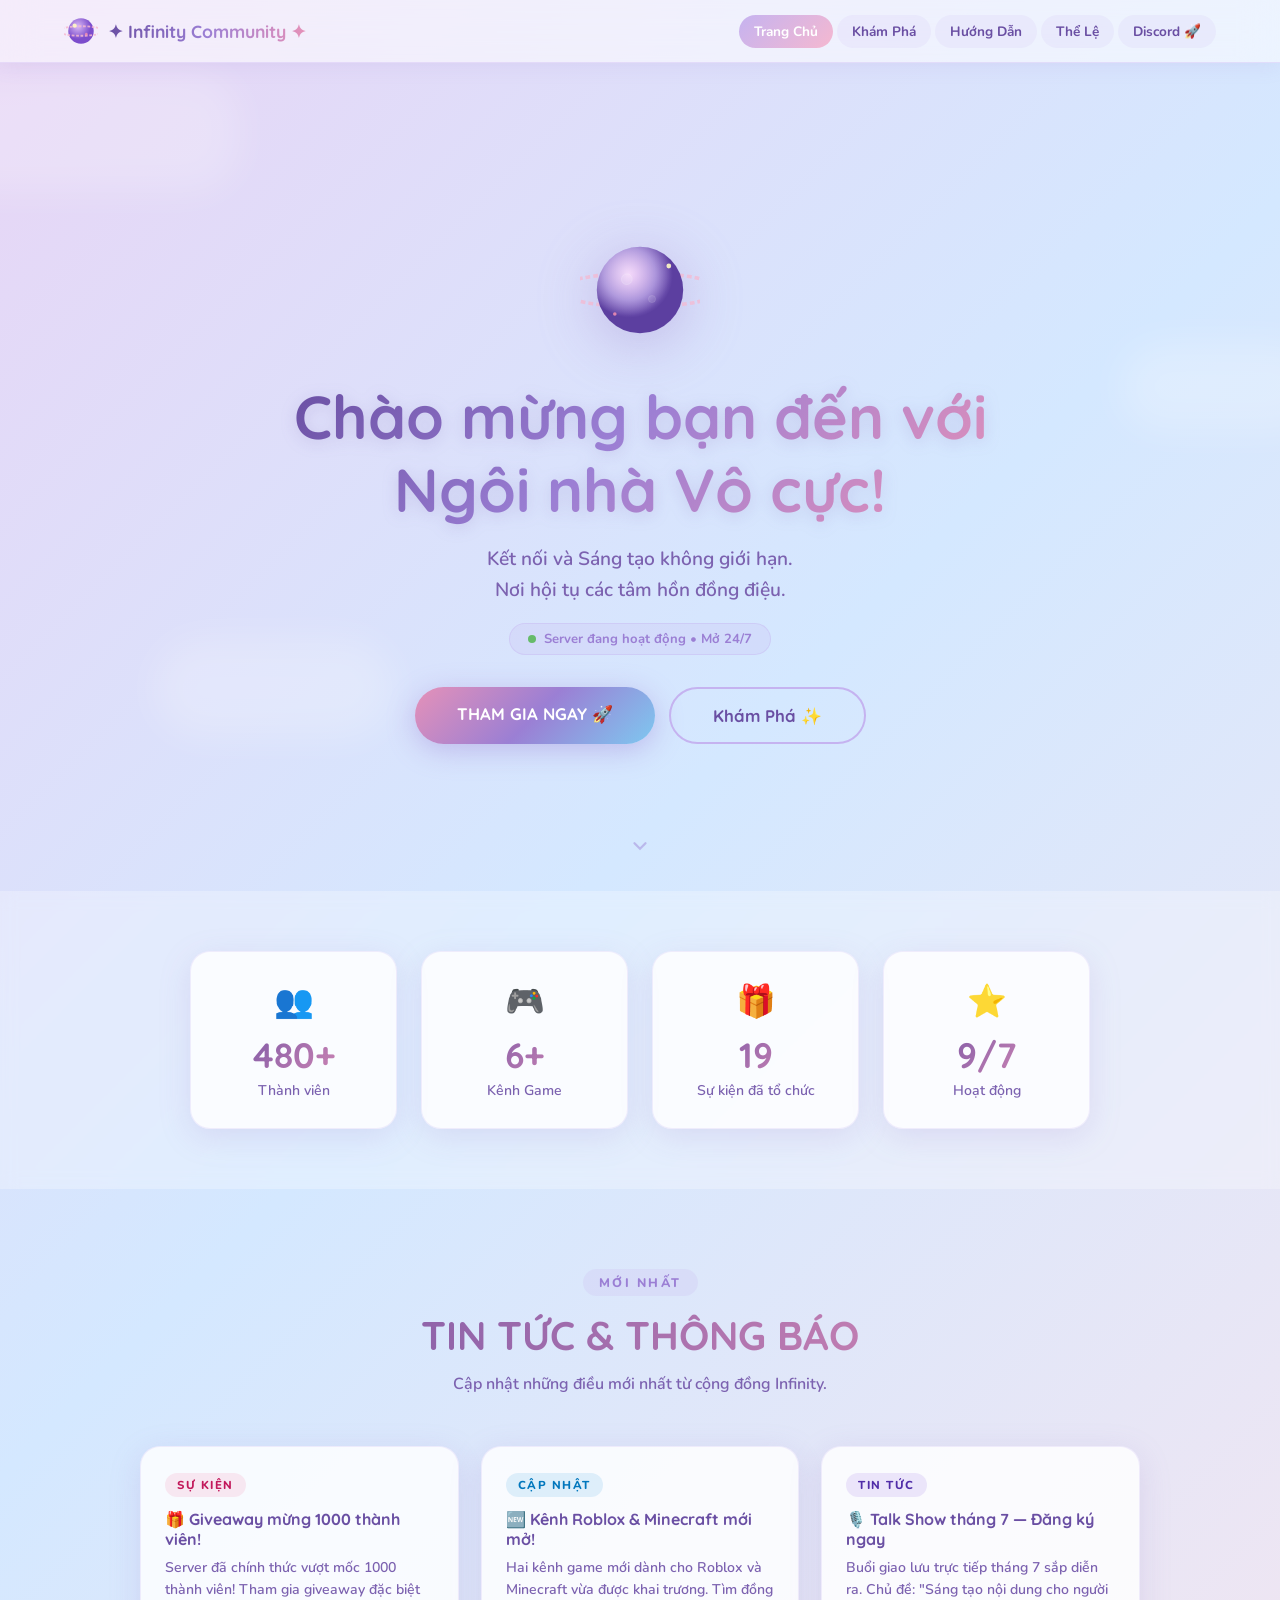
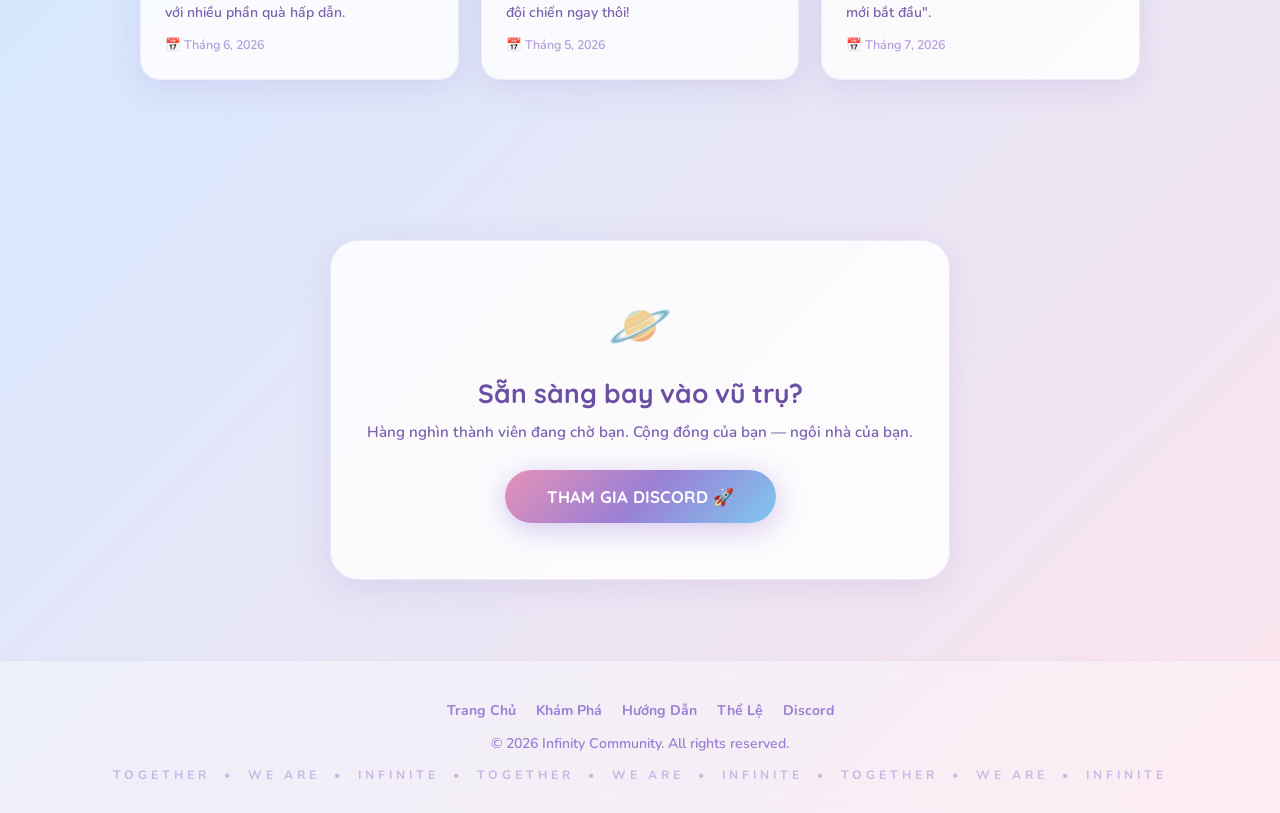
==== trang-chu.html @ 83b2cb95 "Add files via upload Signed-off-by: nglacmedia <doramloc8@gmail.com>" ====
<!DOCTYPE html>
<html lang="vi">
<head>
  <meta charset="UTF-8" />
  <meta name="viewport" content="width=device-width, initial-scale=1.0" />
  <title>✦ Infinity Community — Trang Chủ</title>
  <link rel="icon" type="image/svg+xml" href="data:image/svg+xml,%3Csvg xmlns='http://www.w3.org/2000/svg' viewBox='0 0 64 64'%3E%3Ccircle cx='32' cy='32' r='28' fill='%23b39ddb'/%3E%3Cellipse cx='32' cy='32' rx='44' ry='10' fill='none' stroke='%23f8bbd0' stroke-width='3' opacity='0.8'/%3E%3C/svg%3E" />
  <link rel="stylesheet" href="shared.css" />
  <style>
    /* ── HERO ─────────────────────────────────────────── */
    #hero {
      min-height: 92vh;
      display: flex;
      flex-direction: column;
      align-items: center;
      justify-content: center;
      text-align: center;
      padding: 80px 5% 60px;
      position: relative;
    }
    .hero-planet {
      width: 120px;
      height: 120px;
      margin-bottom: 30px;
      animation: float 4s ease-in-out infinite;
      filter: drop-shadow(0 10px 28px rgba(150,120,200,0.38));
    }
    @keyframes float {
      0%,100% { transform: translateY(0); }
      50%      { transform: translateY(-16px); }
    }
    .hero-title {
      font-family: 'Quicksand', sans-serif;
      font-weight: 700;
      font-size: clamp(2rem, 5.5vw, 3.8rem);
      line-height: 1.2;
      background: linear-gradient(135deg, #6a4fa3 0%, #9b7fd4 45%, #e591b8 100%);
      -webkit-background-clip: text;
      -webkit-text-fill-color: transparent;
      background-clip: text;
      margin-bottom: 18px;
      filter: drop-shadow(0 3px 8px rgba(106,79,163,0.18));
    }
    .hero-sub {
      font-size: clamp(1rem, 2.5vw, 1.2rem);
      color: #7c62b0;
      font-weight: 600;
      max-width: 540px;
      margin: 0 auto 16px;
      line-height: 1.65;
    }
    .hero-badge {
      display: inline-flex;
      align-items: center;
      gap: 8px;
      background: rgba(197,179,240,0.2);
      border: 1.5px solid rgba(197,179,240,0.4);
      border-radius: 50px;
      padding: 6px 18px;
      font-size: 0.82rem;
      font-weight: 700;
      color: var(--mid);
      margin-bottom: 32px;
    }
    .pulse-dot {
      width: 8px; height: 8px;
      border-radius: 50%;
      background: #66bb6a;
      animation: pulse-green 1.6s ease-in-out infinite;
    }
    @keyframes pulse-green {
      0%,100% { box-shadow: 0 0 0 0 rgba(102,187,106,0.6); }
      50%      { box-shadow: 0 0 0 6px rgba(102,187,106,0); }
    }
    .hero-btns {
      display: flex;
      gap: 14px;
      flex-wrap: wrap;
      justify-content: center;
    }
    .scroll-hint {
      position: absolute;
      bottom: 28px;
      left: 50%;
      transform: translateX(-50%);
      opacity: 0.45;
      animation: bounce 2s ease-in-out infinite;
    }
    .scroll-hint svg { width: 22px; }
    @keyframes bounce {
      0%,100% { transform: translateX(-50%) translateY(0); }
      50%      { transform: translateX(-50%) translateY(8px); }
    }

    /* ── STATS COUNTER ────────────────────────────────── */
    #stats {
      padding: 60px 5%;
      background: rgba(255,255,255,0.28);
      backdrop-filter: blur(8px);
    }
    .stats-grid {
      display: grid;
      grid-template-columns: repeat(auto-fit, minmax(180px, 1fr));
      gap: 24px;
      max-width: 900px;
      margin: 0 auto;
    }
    .stat-card {
      background: var(--soft-white);
      border-radius: var(--radius-card);
      padding: 28px 20px;
      text-align: center;
      box-shadow: var(--shadow);
      border: 1.5px solid rgba(197,179,240,0.22);
    }
    .stat-icon { font-size: 2rem; margin-bottom: 10px; display: block; }
    .stat-num {
      font-family: 'Quicksand', sans-serif;
      font-weight: 700;
      font-size: 2.2rem;
      background: linear-gradient(135deg, var(--deep), #e591b8);
      -webkit-background-clip: text;
      -webkit-text-fill-color: transparent;
      background-clip: text;
    }
    .stat-label { font-size: 0.88rem; font-weight: 600; color: #7c62b0; margin-top: 4px; }

    /* ── ANNOUNCEMENTS ────────────────────────────────── */
    #announcements { padding: 80px 5%; }
    .announce-grid {
      display: grid;
      grid-template-columns: repeat(auto-fill, minmax(290px, 1fr));
      gap: 22px;
      max-width: 1000px;
      margin: 0 auto;
    }
    .announce-card {
      background: var(--soft-white);
      border-radius: var(--radius-card);
      padding: 26px 24px;
      box-shadow: var(--shadow);
      border: 1.5px solid rgba(197,179,240,0.22);
      transition: transform var(--t), box-shadow var(--t);
      cursor: default;
    }
    .announce-card:hover { transform: translateY(-6px); box-shadow: var(--shadow-lg); }
    .announce-tag {
      display: inline-block;
      padding: 4px 12px;
      border-radius: 50px;
      font-size: 0.72rem;
      font-weight: 800;
      letter-spacing: 1.5px;
      text-transform: uppercase;
      margin-bottom: 12px;
    }
    .tag-event   { background: rgba(245,184,208,0.3); color: #c2185b; }
    .tag-update  { background: rgba(168,216,240,0.35); color: #0277bd; }
    .tag-news    { background: rgba(197,179,240,0.3); color: #512da8; }
    .announce-title {
      font-family: 'Quicksand', sans-serif;
      font-weight: 700;
      font-size: 1rem;
      color: var(--deep);
      margin-bottom: 8px;
    }
    .announce-desc { font-size: 0.88rem; color: #7c62b0; font-weight: 600; line-height: 1.6; }
    .announce-date { font-size: 0.78rem; color: #b39ddb; font-weight: 600; margin-top: 12px; }

    /* ── DISCORD MINI ─────────────────────────────────── */
    #discord-home { padding: 80px 5%; text-align: center; }
    .discord-wrap {
      background: var(--soft-white);
      border-radius: 28px;
      padding: 50px 36px;
      max-width: 620px;
      margin: 0 auto;
      box-shadow: var(--shadow);
      border: 1.5px solid rgba(197,179,240,0.25);
    }
    .discord-logo { font-size: 3.2rem; margin-bottom: 16px; }
    .discord-title {
      font-family: 'Quicksand', sans-serif;
      font-weight: 700;
      font-size: 1.65rem;
      color: var(--deep);
      margin-bottom: 10px;
    }
    .discord-sub { color: #7c62b0; font-weight: 600; font-size: 0.95rem; margin-bottom: 26px; line-height: 1.6; }
  </style>
</head>
<body>

<div class="starfield" id="starfield" aria-hidden="true"></div>
<div class="cloud" style="width:300px;height:120px;top:8%;left:-60px;--dur:22s;--dx:40px;--dy:20px;"></div>
<div class="cloud" style="width:200px;height:90px;top:38%;right:-40px;--dur:18s;--dx:-30px;--dy:12px;"></div>
<div class="cloud" style="width:240px;height:100px;bottom:18%;left:12%;--dur:26s;--dx:25px;--dy:-15px;"></div>

<!-- NAVBAR -->
<nav>
  <a href="trang-chu.html" class="nav-logo">
    <svg width="34" height="34" viewBox="0 0 64 64" xmlns="http://www.w3.org/2000/svg">
      <defs><radialGradient id="pg" cx="38%" cy="32%"><stop offset="0%" stop-color="#d9b8f5"/><stop offset="100%" stop-color="#7c4dcc"/></radialGradient></defs>
      <circle cx="32" cy="32" r="24" fill="url(#pg)"/>
      <ellipse cx="32" cy="32" rx="42" ry="9" fill="none" stroke="#f5b8d0" stroke-width="3.5" stroke-dasharray="5 3" opacity="0.85"/>
      <circle cx="20" cy="22" r="4" fill="#fff9c4" opacity="0.9"/>
      <circle cx="42" cy="38" r="2.5" fill="#f48fb1" opacity="0.85"/>
    </svg>
    <span>✦ Infinity Community ✦</span>
  </a>
  <button class="hamburger" id="hamburger" aria-label="Menu"><span></span><span></span><span></span></button>
  <ul class="nav-links" id="navLinks">
    <li><a href="trang-chu.html">Trang Chủ</a></li>
    <li><a href="kham-pha.html">Khám Phá</a></li>
    <li><a href="huong-dan.html">Hướng Dẫn</a></li>
    <li><a href="the-le.html">Thể Lệ</a></li>
    <li><a href="https://discord.gg/eEqWgBvBZ" target="_blank" rel="noopener">Discord 🚀</a></li>
  </ul>
</nav>

<main>

  <!-- HERO -->
  <section id="hero">
    <svg class="hero-planet" viewBox="0 0 200 200" xmlns="http://www.w3.org/2000/svg">
      <defs>
        <radialGradient id="hpg" cx="38%" cy="32%"><stop offset="0%" stop-color="#e8b4f5"/><stop offset="60%" stop-color="#9b7fd4"/><stop offset="100%" stop-color="#5c3fa0"/></radialGradient>
        <radialGradient id="gl" cx="35%" cy="30%"><stop offset="0%" stop-color="rgba(255,255,255,0.5)"/><stop offset="100%" stop-color="rgba(255,255,255,0)"/></radialGradient>
      </defs>
      <ellipse cx="100" cy="100" rx="136" ry="28" fill="none" stroke="#f5b8d0" stroke-width="6" stroke-dasharray="8 5" opacity="0.75"/>
      <circle cx="100" cy="100" r="72" fill="url(#hpg)"/>
      <circle cx="100" cy="100" r="72" fill="url(#gl)"/>
      <circle cx="78" cy="82" r="9" fill="rgba(255,255,255,0.12)" stroke="rgba(255,255,255,0.2)" stroke-width="1.5"/>
      <circle cx="120" cy="115" r="6" fill="rgba(255,255,255,0.1)" stroke="rgba(255,255,255,0.18)" stroke-width="1"/>
      <circle cx="148" cy="60" r="4" fill="#fff9c4" opacity="0.9"/>
      <circle cx="58" cy="140" r="3" fill="#f48fb1" opacity="0.85"/>
    </svg>

    <h1 class="hero-title">Chào mừng bạn đến với<br/>Ngôi nhà Vô cực!</h1>
    <p class="hero-sub">Kết nối và Sáng tạo không giới hạn.<br/>Nơi hội tụ các tâm hồn đồng điệu.</p>
    <div class="hero-badge">
      <span class="pulse-dot"></span>
      Server đang hoạt động • Mở 24/7
    </div>
    <div class="hero-btns">
      <a href="https://discord.gg/eEqWgBvBZ" target="_blank" rel="noopener" class="cta-btn"><span>THAM GIA NGAY 🚀</span></a>
      <a href="kham-pha.html" class="cta-btn outline"><span>Khám Phá ✨</span></a>
    </div>

    <div class="scroll-hint" aria-hidden="true">
      <svg viewBox="0 0 24 24" fill="none" stroke="#9b7fd4" stroke-width="2.5" stroke-linecap="round"><polyline points="6 9 12 15 18 9"/></svg>
    </div>
  </section>

  <!-- STATS COUNTER -->
  <section id="stats">
    <div class="stats-grid">
      <div class="stat-card reveal">
        <span class="stat-icon">👥</span>
        <div class="stat-num" data-target="1200" data-suffix="+">0</div>
        <div class="stat-label">Thành viên</div>
      </div>
      <div class="stat-card reveal">
        <span class="stat-icon">🎮</span>
        <div class="stat-num" data-target="15" data-suffix="+">0</div>
        <div class="stat-label">Kênh Game</div>
      </div>
      <div class="stat-card reveal">
        <span class="stat-icon">🎁</span>
        <div class="stat-num" data-target="48" data-suffix="">0</div>
        <div class="stat-label">Sự kiện đã tổ chức</div>
      </div>
      <div class="stat-card reveal">
        <span class="stat-icon">⭐</span>
        <div class="stat-num" data-target="24" data-suffix="/7">0</div>
        <div class="stat-label">Hoạt động</div>
      </div>
    </div>
  </section>

  <!-- ANNOUNCEMENTS -->
  <section id="announcements">
    <div class="section-header">
      <div class="section-label">Mới nhất</div>
      <h2 class="section-title">TIN TỨC & THÔNG BÁO</h2>
      <p class="section-sub">Cập nhật những điều mới nhất từ cộng đồng Infinity.</p>
    </div>
    <div class="announce-grid">
      <div class="announce-card reveal">
        <span class="announce-tag tag-event">Sự kiện</span>
        <div class="announce-title">🎁 Giveaway mừng 1000 thành viên!</div>
        <p class="announce-desc">Server đã chính thức vượt mốc 1000 thành viên! Tham gia giveaway đặc biệt với nhiều phần quà hấp dẫn.</p>
        <div class="announce-date">📅 Tháng 6, 2026</div>
      </div>
      <div class="announce-card reveal">
        <span class="announce-tag tag-update">Cập nhật</span>
        <div class="announce-title">🆕 Kênh Roblox & Minecraft mới mở!</div>
        <p class="announce-desc">Hai kênh game mới dành cho Roblox và Minecraft vừa được khai trương. Tìm đồng đội chiến ngay thôi!</p>
        <div class="announce-date">📅 Tháng 5, 2026</div>
      </div>
      <div class="announce-card reveal">
        <span class="announce-tag tag-news">Tin tức</span>
        <div class="announce-title">🎙️ Talk Show tháng 7 — Đăng ký ngay</div>
        <p class="announce-desc">Buổi giao lưu trực tiếp tháng 7 sắp diễn ra. Chủ đề: "Sáng tạo nội dung cho người mới bắt đầu".</p>
        <div class="announce-date">📅 Tháng 7, 2026</div>
      </div>
    </div>
  </section>

  <!-- DISCORD CTA -->
  <section id="discord-home">
    <div class="discord-wrap reveal">
      <div class="discord-logo">🪐</div>
      <h2 class="discord-title">Sẵn sàng bay vào vũ trụ?</h2>
      <p class="discord-sub">Hàng nghìn thành viên đang chờ bạn. Cộng đồng của bạn — ngôi nhà của bạn.</p>
      <a href="https://discord.gg/eEqWgBvBZ" target="_blank" rel="noopener" class="cta-btn"><span>THAM GIA DISCORD 🚀</span></a>
    </div>
  </section>

</main>

<footer>
  <div class="footer-links">
    <a href="trang-chu.html">Trang Chủ</a>
    <a href="kham-pha.html">Khám Phá</a>
    <a href="huong-dan.html">Hướng Dẫn</a>
    <a href="the-le.html">Thể Lệ</a>
    <a href="https://discord.gg/eEqWgBvBZ" target="_blank" rel="noopener">Discord</a>
  </div>
  <p class="footer-copy">© 2026 Infinity Community. All rights reserved.</p>
  <div class="footer-ticker-wrap">
    <span class="footer-ticker">TOGETHER &nbsp;•&nbsp; WE ARE &nbsp;•&nbsp; INFINITE &nbsp;•&nbsp; TOGETHER &nbsp;•&nbsp; WE ARE &nbsp;•&nbsp; INFINITE &nbsp;•&nbsp; TOGETHER &nbsp;•&nbsp; WE ARE &nbsp;•&nbsp; INFINITE</span>
  </div>
</footer>

<button id="back-top" aria-label="Về đầu trang">↑</button>

<script src="shared.js"></script>
<script>
  /* Animated counter */
  function animateCounter(el) {
    const target = +el.dataset.target;
    const suffix = el.dataset.suffix || '';
    const duration = 1800;
    const step = target / (duration / 16);
    let current = 0;
    const timer = setInterval(() => {
      current = Math.min(current + step, target);
      el.textContent = Math.floor(current) + suffix;
      if (current >= target) clearInterval(timer);
    }, 16);
  }

  const counterObs = new IntersectionObserver((entries) => {
    entries.forEach(e => {
      if (e.isIntersecting) {
        animateCounter(e.target);
        counterObs.unobserve(e.target);
      }
    });
  }, { threshold: 0.5 });

  document.querySelectorAll('.stat-num[data-target]').forEach(el => counterObs.observe(el));
</script>
</body>
</html>
---- shared.css ----
/* ══════════════════════════════════════════════════════
   INFINITY COMMUNITY — SHARED STYLESHEET
   Import này vào tất cả các trang
   ══════════════════════════════════════════════════════ */

/* ─── GOOGLE FONTS ──────────────────────────────────── */
@import url('https://fonts.googleapis.com/css2?family=Nunito:wght@400;600;700;800;900&family=Quicksand:wght@500;600;700&display=swap');

/* ─── TOKENS ─────────────────────────────────────────── */
:root {
  --lavender:    #c5b3f0;
  --sky:         #a8d8f0;
  --rose:        #f5b8d0;
  --cream:       #fdf4ff;
  --deep:        #6a4fa3;
  --mid:         #9b7fd4;
  --soft-white:  rgba(255,255,255,0.82);
  --shadow:      0 8px 32px rgba(150,120,200,0.18);
  --shadow-lg:   0 18px 48px rgba(150,120,200,0.25);
  --radius-card: 20px;
  --radius-btn:  50px;
  --t:           0.3s ease-in-out;
  --favicon: "data:image/svg+xml,%3Csvg xmlns='http://www.w3.org/2000/svg' viewBox='0 0 64 64'%3E%3Ccircle cx='32' cy='32' r='28' fill='%23b39ddb'/%3E%3Cellipse cx='32' cy='32' rx='44' ry='10' fill='none' stroke='%23f8bbd0' stroke-width='3' opacity='0.8'/%3E%3C/svg%3E";
}

/* ─── RESET ──────────────────────────────────────────── */
*, *::before, *::after { box-sizing: border-box; margin: 0; padding: 0; }
html { scroll-behavior: smooth; }

body {
  font-family: 'Nunito', sans-serif;
  background: linear-gradient(135deg, #e8d5f5 0%, #d4e8ff 40%, #fce4ec 100%);
  min-height: 100vh;
  overflow-x: hidden;
  color: #4a3570;
}

/* ─── STARFIELD ──────────────────────────────────────── */
.starfield {
  position: fixed;
  inset: 0;
  pointer-events: none;
  z-index: 0;
  overflow: hidden;
}
.star {
  position: absolute;
  border-radius: 50%;
  background: white;
  animation: twinkle var(--dur, 3s) ease-in-out infinite;
  animation-delay: var(--delay, 0s);
  opacity: 0;
}
@keyframes twinkle {
  0%, 100% { opacity: 0; transform: scale(0.8); }
  50%       { opacity: var(--op, 0.8); transform: scale(1.2); }
}

/* ─── FLOATING CLOUDS ────────────────────────────────── */
.cloud {
  position: fixed;
  border-radius: 50px;
  background: rgba(255,255,255,0.22);
  filter: blur(18px);
  animation: drift var(--dur, 20s) ease-in-out infinite alternate;
  pointer-events: none;
  z-index: 0;
}
@keyframes drift {
  from { transform: translateX(0) translateY(0); }
  to   { transform: translateX(var(--dx, 30px)) translateY(var(--dy, 15px)); }
}

/* ─── NAVBAR ─────────────────────────────────────────── */
nav {
  position: sticky;
  top: 0;
  z-index: 100;
  display: flex;
  align-items: center;
  justify-content: space-between;
  padding: 14px 5%;
  background: rgba(255,255,255,0.55);
  backdrop-filter: blur(18px);
  border-bottom: 1px solid rgba(195,170,240,0.3);
  box-shadow: 0 2px 20px rgba(150,120,200,0.12);
}
.nav-logo {
  display: flex;
  align-items: center;
  gap: 10px;
  text-decoration: none;
}
.nav-logo svg { animation: planet-glow 5s ease-in-out infinite; }
@keyframes planet-glow {
  0%,100% { filter: drop-shadow(0 0 4px #c5b3f0); }
  50%      { filter: drop-shadow(0 0 12px #f5b8d0); }
}
.nav-logo span {
  font-family: 'Quicksand', sans-serif;
  font-weight: 700;
  font-size: 1.1rem;
  background: linear-gradient(90deg, var(--deep), var(--mid), #e591b8);
  -webkit-background-clip: text;
  -webkit-text-fill-color: transparent;
  background-clip: text;
}
.nav-links {
  display: flex;
  gap: 4px;
  list-style: none;
  align-items: center;
}
.nav-links a {
  padding: 7px 15px;
  border-radius: var(--radius-btn);
  font-weight: 700;
  font-size: 0.85rem;
  text-decoration: none;
  color: var(--deep);
  background: rgba(197,179,240,0.15);
  transition: background var(--t), color var(--t), transform var(--t);
}
.nav-links a:hover,
.nav-links a.active {
  background: linear-gradient(135deg, var(--lavender), var(--rose));
  color: white;
  transform: translateY(-2px);
}
.hamburger {
  display: none;
  flex-direction: column;
  gap: 5px;
  cursor: pointer;
  background: none;
  border: none;
  padding: 6px;
}
.hamburger span {
  display: block;
  width: 24px;
  height: 2.5px;
  background: var(--deep);
  border-radius: 2px;
  transition: var(--t);
}

/* ─── MAIN WRAPPER ───────────────────────────────────── */
main { position: relative; z-index: 1; }

/* ─── SECTION SHARED ─────────────────────────────────── */
section { padding: 90px 5%; position: relative; }

.section-label {
  display: inline-block;
  font-size: 0.78rem;
  font-weight: 800;
  letter-spacing: 2.5px;
  text-transform: uppercase;
  color: var(--mid);
  background: rgba(197,179,240,0.2);
  padding: 5px 16px;
  border-radius: 20px;
  margin-bottom: 14px;
}
.section-title {
  font-family: 'Quicksand', sans-serif;
  font-weight: 700;
  font-size: clamp(1.6rem, 3.5vw, 2.5rem);
  background: linear-gradient(90deg, var(--deep), #e591b8);
  -webkit-background-clip: text;
  -webkit-text-fill-color: transparent;
  background-clip: text;
  margin-bottom: 12px;
}
.section-sub {
  color: #7c62b0;
  font-size: 1rem;
  font-weight: 600;
  max-width: 560px;
  line-height: 1.6;
  margin-bottom: 48px;
}
.section-header { text-align: center; }
.section-header .section-sub { margin-left: auto; margin-right: auto; }

/* ─── CTA BUTTON ─────────────────────────────────────── */
.cta-btn {
  display: inline-block;
  padding: 16px 42px;
  font-family: 'Quicksand', sans-serif;
  font-weight: 700;
  font-size: 1.05rem;
  text-decoration: none;
  border-radius: var(--radius-btn);
  background: linear-gradient(135deg, #e591b8 0%, #9b7fd4 50%, #7ec8f0 100%);
  color: white;
  box-shadow: 0 6px 28px rgba(155,127,212,0.42);
  transition: transform var(--t), box-shadow var(--t);
  position: relative;
  overflow: hidden;
  border: none;
  cursor: pointer;
}
.cta-btn::before {
  content: '';
  position: absolute;
  inset: 0;
  background: linear-gradient(135deg, #f5a8cc, #b39ddb, #90d5f5);
  opacity: 0;
  transition: opacity var(--t);
}
.cta-btn:hover { transform: scale(1.06); box-shadow: 0 10px 38px rgba(155,127,212,0.58); }
.cta-btn:hover::before { opacity: 1; }
.cta-btn span { position: relative; z-index: 1; }
.cta-btn.outline {
  background: transparent;
  border: 2px solid var(--lavender);
  color: var(--deep);
  box-shadow: none;
}
.cta-btn.outline:hover { background: linear-gradient(135deg, var(--lavender), var(--rose)); color: white; }
.cta-btn.outline::before { display: none; }

/* ─── CARDS ──────────────────────────────────────────── */
.card {
  background: var(--soft-white);
  border-radius: var(--radius-card);
  box-shadow: var(--shadow);
  border: 1.5px solid rgba(197,179,240,0.25);
  transition: transform var(--t), box-shadow var(--t), border-color var(--t);
  overflow: hidden;
}
.card:hover {
  transform: translateY(-7px) scale(1.015);
  box-shadow: var(--shadow-lg);
  border-color: rgba(197,179,240,0.5);
}

/* ─── ROLE TAGS ──────────────────────────────────────── */
.role-tag {
  display: inline-flex;
  align-items: center;
  gap: 8px;
  padding: 8px 16px;
  border-radius: 8px;
  font-size: 0.88rem;
  font-weight: 700;
  font-family: 'Quicksand', sans-serif;
  transition: transform var(--t);
}
.role-tag:hover { transform: scale(1.04); }
.role-citizen { background: rgba(129,199,132,0.15); border: 1.5px solid #66bb6a; color: #2e7d32; }
.role-male    { background: rgba(100,181,246,0.15); border: 1.5px solid #42a5f5; color: #1565c0; }
.role-female  { background: rgba(240,98,146,0.15);  border: 1.5px solid #ec407a; color: #880e4f; }
.role-mod     { background: rgba(255,213,79,0.15);  border: 1.5px solid #fdd835; color: #6d4c00; }
.role-admin   { background: rgba(239,83,80,0.15);   border: 1.5px solid #ef5350; color: #7f0000; }

/* ─── FOOTER ─────────────────────────────────────────── */
footer {
  text-align: center;
  padding: 40px 5% 28px;
  background: rgba(255,255,255,0.35);
  backdrop-filter: blur(10px);
  border-top: 1px solid rgba(197,179,240,0.25);
  position: relative;
  z-index: 1;
}
.footer-links {
  display: flex;
  justify-content: center;
  gap: 20px;
  flex-wrap: wrap;
  margin-bottom: 14px;
}
.footer-links a {
  text-decoration: none;
  color: var(--mid);
  font-weight: 700;
  font-size: 0.88rem;
  transition: color var(--t);
}
.footer-links a:hover { color: var(--deep); }
.footer-copy {
  font-size: 0.88rem;
  color: #9b7fd4;
  font-weight: 600;
  margin-bottom: 10px;
}
.footer-ticker-wrap { overflow: hidden; white-space: nowrap; }
.footer-ticker {
  display: inline-block;
  font-size: 0.76rem;
  letter-spacing: 4px;
  color: rgba(155,127,212,0.5);
  font-weight: 700;
  animation: ticker 16s linear infinite;
}
@keyframes ticker {
  0%   { transform: translateX(40vw); }
  100% { transform: translateX(-100%); }
}

/* ─── SCROLL REVEAL ──────────────────────────────────── */
.reveal {
  opacity: 0;
  transform: translateY(28px);
  transition: opacity 0.55s ease, transform 0.55s ease;
}
.reveal.visible {
  opacity: 1;
  transform: translateY(0);
}

/* ─── BACK TO TOP ────────────────────────────────────── */
#back-top {
  position: fixed;
  bottom: 28px;
  right: 28px;
  width: 44px;
  height: 44px;
  border-radius: 50%;
  background: linear-gradient(135deg, var(--lavender), var(--rose));
  color: white;
  font-size: 1.2rem;
  border: none;
  cursor: pointer;
  box-shadow: 0 4px 18px rgba(150,120,200,0.35);
  transition: opacity var(--t), transform var(--t);
  opacity: 0;
  pointer-events: none;
  z-index: 200;
  display: flex;
  align-items: center;
  justify-content: center;
}
#back-top.show { opacity: 1; pointer-events: auto; }
#back-top:hover { transform: translateY(-4px); }

/* ─── TOAST ──────────────────────────────────────────── */
.toast {
  position: fixed;
  bottom: 80px;
  right: 28px;
  background: var(--deep);
  color: white;
  padding: 12px 22px;
  border-radius: 14px;
  font-weight: 700;
  font-size: 0.9rem;
  box-shadow: var(--shadow-lg);
  z-index: 300;
  opacity: 0;
  transform: translateY(12px);
  transition: opacity 0.3s, transform 0.3s;
  pointer-events: none;
}
.toast.show { opacity: 1; transform: translateY(0); }

/* ─── RESPONSIVE ─────────────────────────────────────── */
@media (max-width: 600px) {
  .nav-links {
    display: none;
    flex-direction: column;
    position: absolute;
    top: 65px;
    left: 0; right: 0;
    background: rgba(255,255,255,0.96);
    backdrop-filter: blur(18px);
    padding: 16px 24px;
    border-radius: 0 0 18px 18px;
    box-shadow: var(--shadow);
  }
  .nav-links.open { display: flex; }
  .hamburger { display: flex; }
  section { padding: 60px 5%; }
}
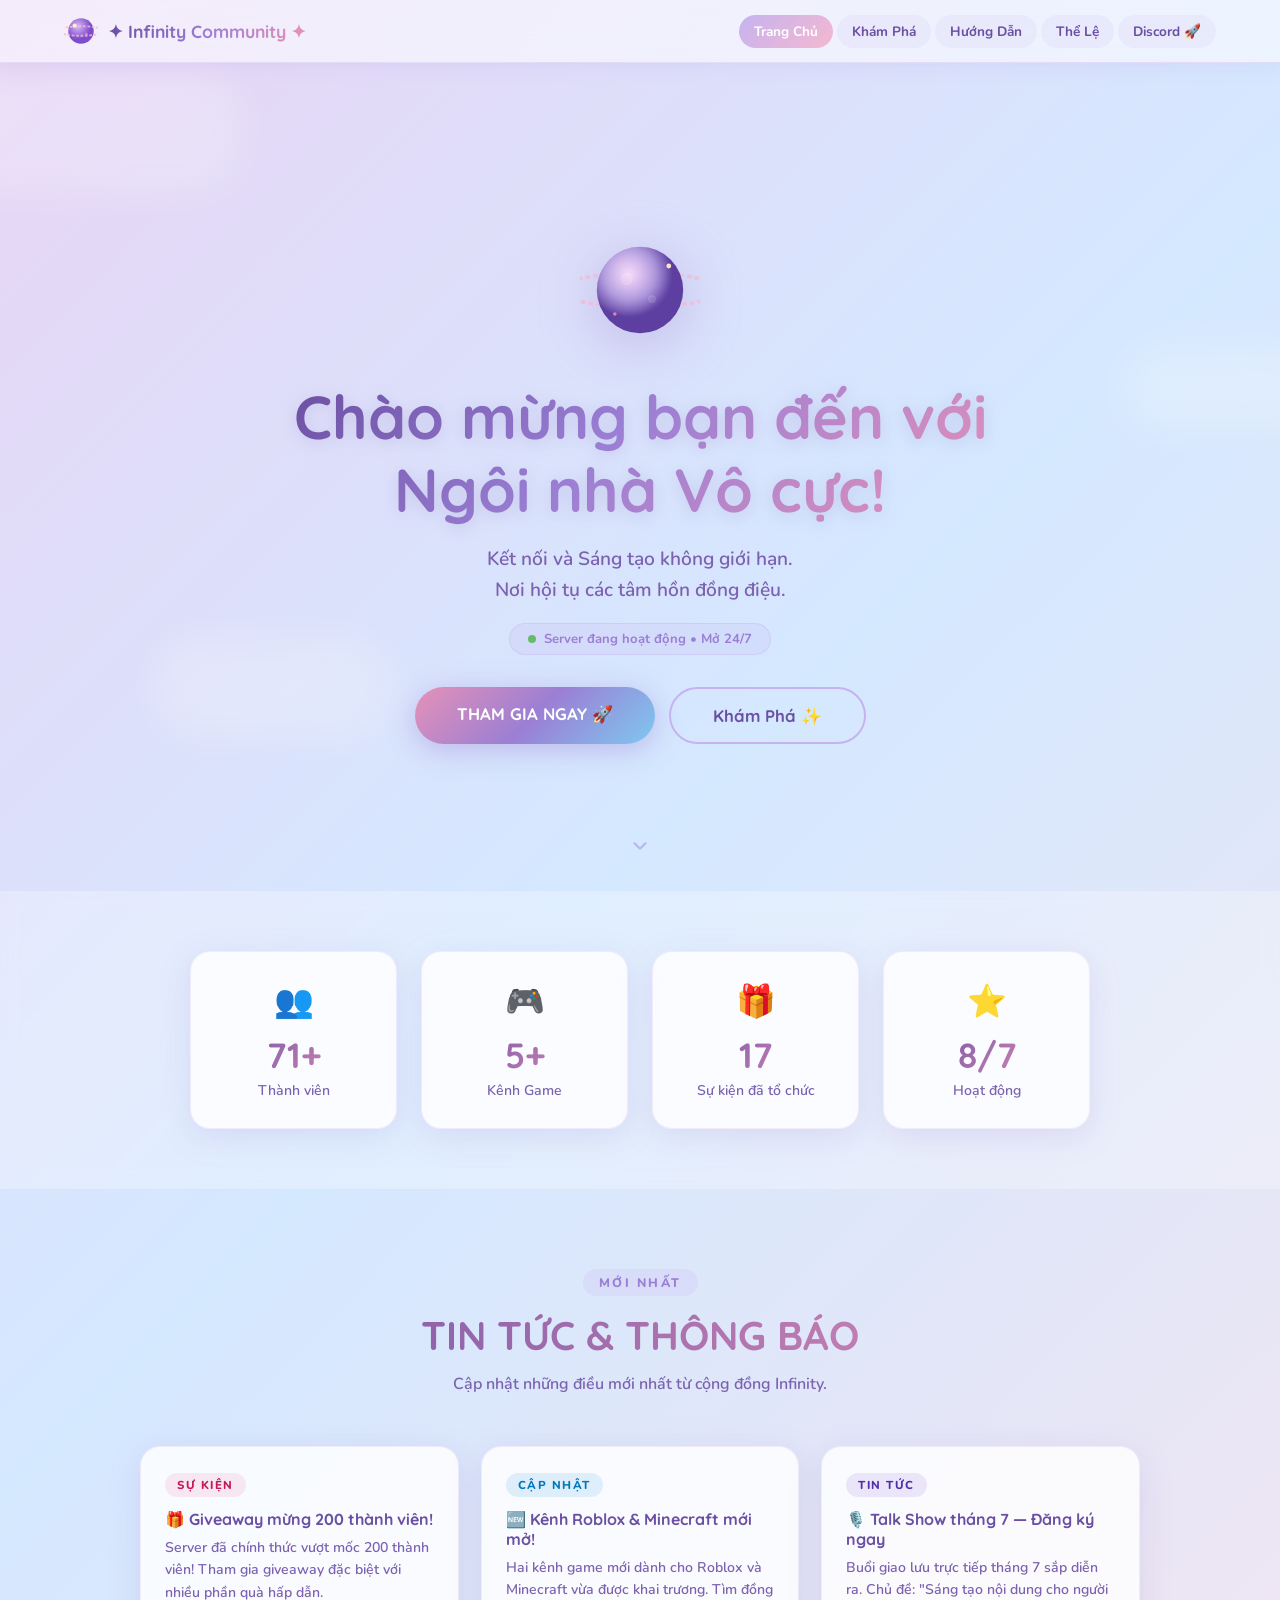
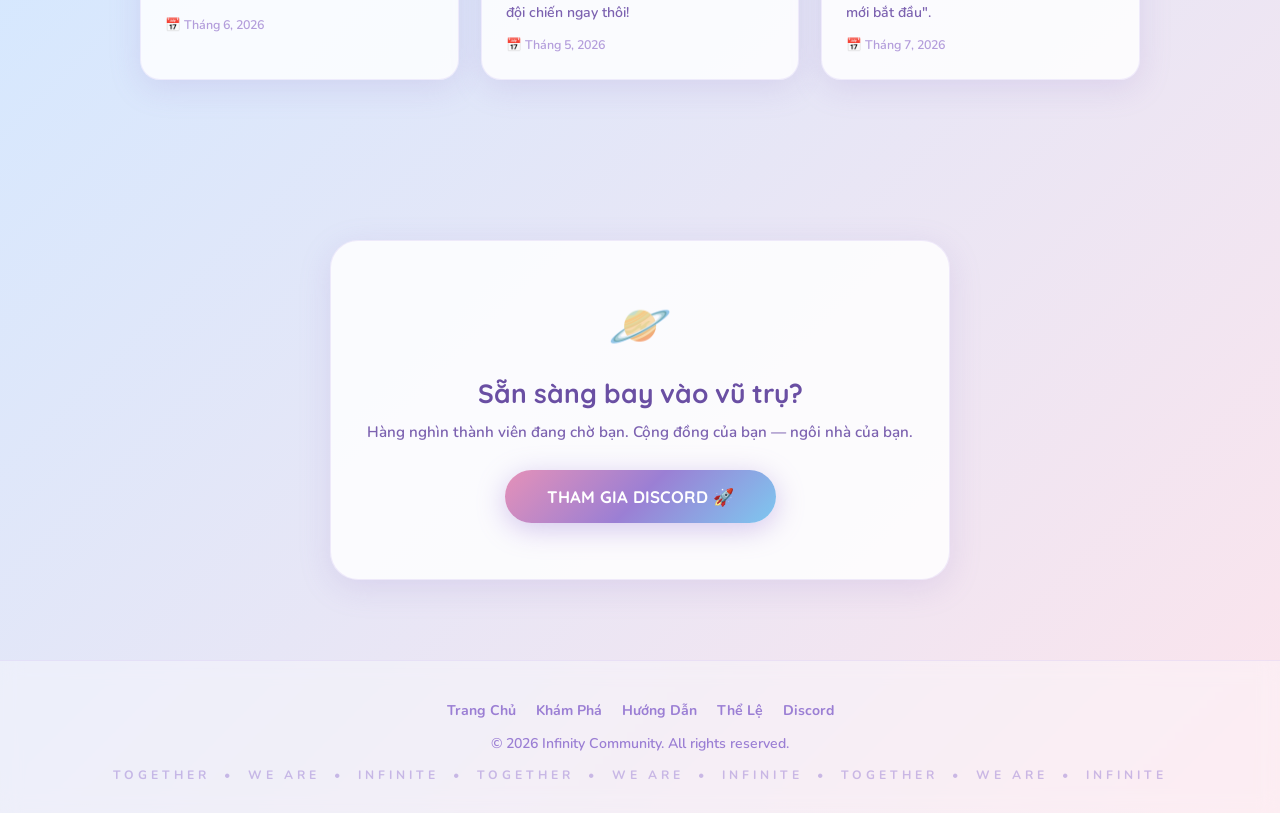
==== commit 22d924a9: "Update trang-chu.html Signed-off-by: infinity studio <doramloc8@gmail.com>" ====
--- a/trang-chu.html
+++ b/trang-chu.html
@@ -257,7 +257,7 @@
     <div class="stats-grid">
       <div class="stat-card reveal">
         <span class="stat-icon">👥</span>
-        <div class="stat-num" data-target="1200" data-suffix="+">0</div>
+        <div class="stat-num" data-target="200" data-suffix="+">0</div>
         <div class="stat-label">Thành viên</div>
       </div>
       <div class="stat-card reveal">
@@ -288,8 +288,8 @@
     <div class="announce-grid">
       <div class="announce-card reveal">
         <span class="announce-tag tag-event">Sự kiện</span>
-        <div class="announce-title">🎁 Giveaway mừng 1000 thành viên!</div>
-        <p class="announce-desc">Server đã chính thức vượt mốc 1000 thành viên! Tham gia giveaway đặc biệt với nhiều phần quà hấp dẫn.</p>
+        <div class="announce-title">🎁 Giveaway mừng 200 thành viên!</div>
+        <p class="announce-desc">Server đã chính thức vượt mốc 200 thành viên! Tham gia giveaway đặc biệt với nhiều phần quà hấp dẫn.</p>
         <div class="announce-date">📅 Tháng 6, 2026</div>
       </div>
       <div class="announce-card reveal">
